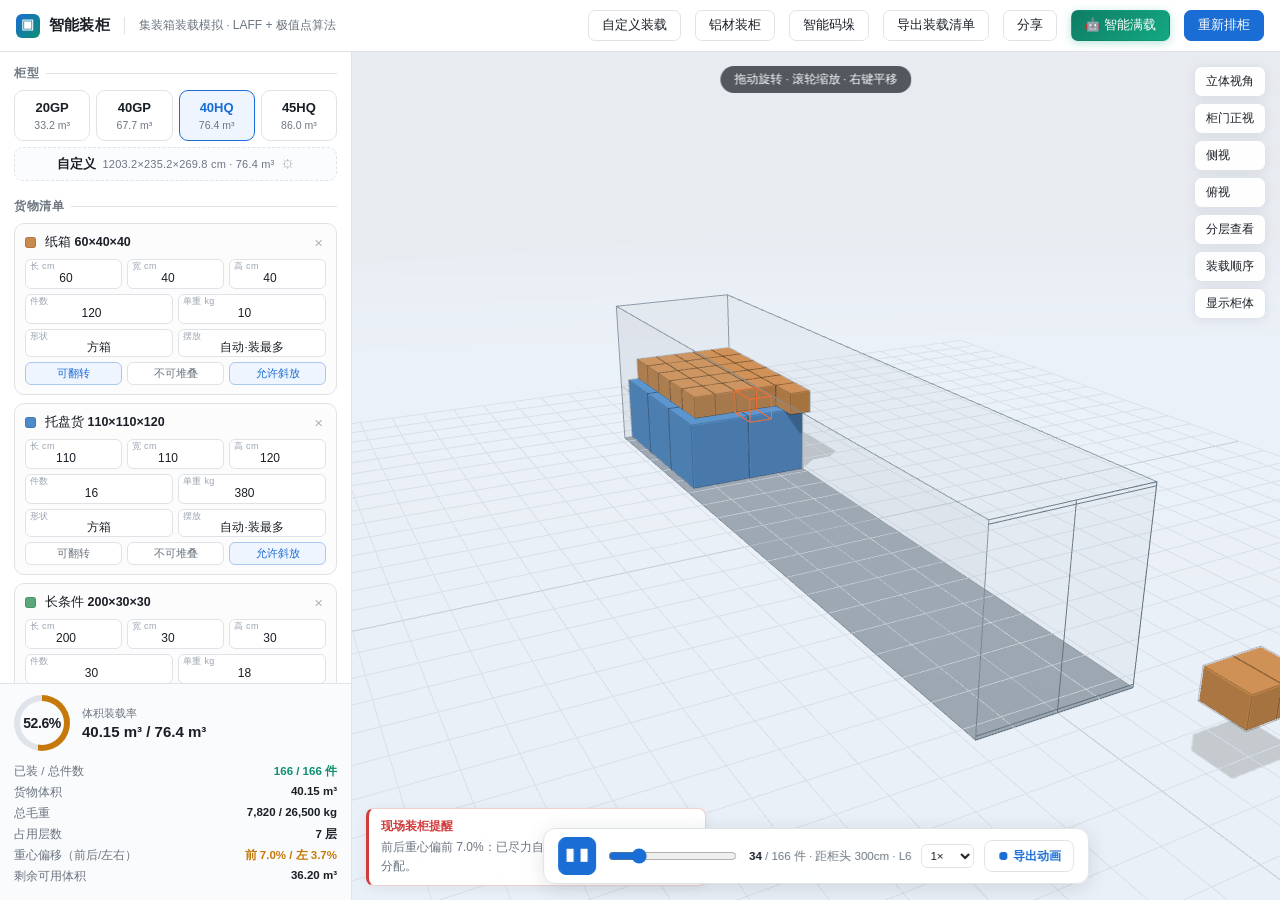
==== index.html @ 5fba4b4b "智能装柜" ====
<!DOCTYPE html>
<html lang="zh-CN">
<head>
<meta charset="UTF-8">
<meta name="viewport" content="width=device-width, initial-scale=1.0, viewport-fit=cover">
<title>智能装柜 · 集装箱装载模拟</title>
<meta name="description" content="外贸集装箱 3D 装柜模拟：自动排柜、装载顺序、Excel 导入，手机浏览器直接打开。">
<meta name="theme-color" content="#1a6dd4">
<link rel="manifest" href="manifest.json">
<link rel="icon" type="image/svg+xml" href="icon.svg">
<link rel="apple-touch-icon" href="icon-192.png">
<meta name="apple-mobile-web-app-capable" content="yes">
<meta name="apple-mobile-web-app-status-bar-style" content="default">
<meta name="apple-mobile-web-app-title" content="智能装柜">
<meta name="format-detection" content="telephone=no">
<link rel="stylesheet" href="css/app.css">
<script type="importmap">
{
  "imports": {
    "three": "./vendor/three.module.js",
    "three/addons/controls/OrbitControls.js": "./vendor/OrbitControls.js",
    "three/addons/geometries/RoundedBoxGeometry.js": "./vendor/RoundedBoxGeometry.js"
  }
}
</script>
</head>
<body>

<div id="boot"><div class="spin"></div><div class="msg">正在加载 3D 引擎…</div></div>

<header>
  <div class="logo"><span class="mark">▣</span><span class="txt">智能装柜</span></div>
  <span class="sub">集装箱装载模拟 · LAFF + 极值点算法</span>
  <div class="spacer"></div>
  <a class="hbtn" href="custom-loader.html">自定义装载</a>
  <a class="hbtn" href="alu-loader.html">铝材装柜</a>
  <a class="hbtn" href="dapei.html">智能码垛</a>
  <button class="hbtn only-d" id="csvBtn">导出装载清单</button>
  <button class="hbtn" id="shareBtn" title="生成可分享的方案链接">分享</button>
  <button class="hbtn smart" id="smartBtn" title="横竖侧立混排 + 重量均衡，自动装满整柜并演示装载"><span class="only-d">🤖 智能满载</span><span class="only-m">🤖 满载</span></button>
  <button class="hbtn primary" id="packBtn"><span class="only-d">重新排柜</span><span class="only-m">排柜</span></button>
  <button class="hbtn only-m" id="sheetBtn">清单</button>
</header>

<main>
  <aside>
    <div class="sheet-hd"><span class="grab"></span><b>柜型与货物</b><button class="exp only-m" id="csvBtnM">导出清单</button><button class="shx" id="sheetClose">✕</button></div>
    <div class="aside-scroll">
      <div class="sec">
        <div class="sec-title">柜型</div>
        <div class="types" id="types"></div>
      </div>
      <div class="sec">
        <div class="sec-title">货物清单</div>
        <div id="items"></div>
        <div class="btnrow">
          <button class="addbtn" id="addItem">+ 添加货物</button>
          <button class="addbtn" id="importBtn">⇪ 导入表格</button>
        </div>
      </div>
      <div class="sec">
        <div class="sec-title">快速载入示例</div>
        <div class="presets" id="presets"></div>
      </div>
    </div>

    <div class="resultbar">
      <div class="util">
        <div class="ring" id="ring"><b id="utilVal">0%</b></div>
        <div class="util-info">
          <div class="lbl">体积装载率</div>
          <div class="big" id="utilBig">—</div>
        </div>
      </div>
      <div class="metric"><span>已装 / 总件数</span><b id="mCount">—</b></div>
      <div class="metric"><span>货物体积</span><b id="mVol">—</b></div>
      <div class="metric"><span>总毛重</span><b id="mWeight">—</b></div>
      <div class="metric"><span>占用层数</span><b id="mLayer">—</b></div>
      <div class="metric"><span>重心偏移（前后/左右）</span><b id="mCog">—</b></div>
      <div class="metric"><span>剩余可用体积</span><b id="mLeft">—</b></div>
    </div>
  </aside>

  <section class="stage">
    <canvas id="cv"></canvas>

    <div class="overlay mchip" id="mChip" title="点击编辑货物"><b id="mChipPct">—</b><span id="mChipCnt">—</span></div>

    <div class="overlay ov-layer" id="layerBox">
      <div class="t">查看层数：<b id="layerTxt">全部</b></div>
      <input type="range" id="layerRange" min="1" max="1" value="1">
    </div>

    <div class="overlay ov-order" id="orderBox">
      <div class="hd">装载顺序 <span id="orderSub"></span></div>
      <div class="list" id="orderList"></div>
    </div>

    <div class="overlay ov-tools">
      <button class="tool" data-view="iso">立体视角</button>
      <button class="tool" data-view="door">柜门正视</button>
      <button class="tool" data-view="side">侧视</button>
      <button class="tool" data-view="top">俯视</button>
      <button class="tool" id="layerToggle">分层查看</button>
      <button class="tool" id="orderToggle">装载顺序</button>
      <button class="tool" id="shellToggle">显示柜体</button>
    </div>

    <div class="overlay ov-warn" id="warnBox"><b id="warnTitle"></b><div class="detail" id="warnDetail"></div></div>

    <div class="overlay smart-card" id="smartCard">
      <div class="hd">🤖 智能满载报告<button class="x" id="smartCardX" title="关闭">✕</button></div>
      <div class="bar"><i id="scBar"></i></div>
      <div class="row"><span>体积装载率</span><b id="scRate">—</b></div>
      <div class="row"><span>装入件数</span><b id="scCount">—</b></div>
      <div class="row"><span>混排方向</span><b id="scMix">—</b></div>
      <div class="row"><span>重心偏移</span><b id="scCog">—</b></div>
      <div class="row"><span>排柜耗时</span><b id="scMs">—</b></div>
    </div>

    <div class="playbar overlay hide" id="playBar">
      <button class="pbtn main" id="playBtn" title="播放装载动画">▶</button>
      <input type="range" id="playRange" min="0" max="0" value="0">
      <div class="pinfo" id="playInfo">—</div>
      <select class="pspeed" id="playSpeed" title="播放速度">
        <option value="0.5">0.5×</option>
        <option value="1" selected>1×</option>
        <option value="2">2×</option>
        <option value="4">4×</option>
        <option value="8">8×</option>
      </select>
      <button class="pbtn exp" id="exportBtn" title="从空柜开始录制装载动画，导出视频文件">⏺ 导出动画</button>
    </div>

    <div class="ov-hint overlay" id="hint">拖动旋转 · 滚轮缩放 · 右键平移</div>

    <div class="empty3d" id="empty3d">
      <div class="big">📦</div>
      <div class="t">左侧选择柜型和货物，自动生成装柜方案</div>
      <div class="s">也可以点下方的示例快速试算</div>
    </div>
  </section>
</main>

<div class="scrim" id="scrim"></div>
<div id="toast"></div>

<!-- 自定义柜尺寸 -->
<div class="modal-bg" id="custModal">
  <div class="modal">
    <h3>自定义柜子内尺寸</h3>
    <p>填柜内净空（已扣除柜壁、门框），单位 cm。适合开顶柜、框架柜、铁路箱、非标特种柜。</p>
    <div class="cust-grid">
      <div class="fld"><label>内长 L（cm）</label><input id="custL" type="number" min="100" max="2000" step="0.5" inputmode="decimal"></div>
      <div class="fld"><label>内宽 W（cm）</label><input id="custW" type="number" min="100" max="400" step="0.5" inputmode="decimal"></div>
      <div class="fld"><label>内高 H（cm）</label><input id="custH" type="number" min="100" max="450" step="0.5" inputmode="decimal"></div>
      <div class="fld"><label>限重（kg）</label><input id="custP" type="number" min="0" max="60000" step="100" inputmode="numeric"></div>
    </div>
    <div class="cust-quick">
      <span>快捷填充</span>
      <button type="button" data-q="20GP">20GP</button>
      <button type="button" data-q="40GP">40GP</button>
      <button type="button" data-q="40HQ">40HQ</button>
      <button type="button" data-q="45HQ">45HQ</button>
      <button type="button" data-q="TRUCK">13m 平板车</button>
    </div>
    <div class="imp-msg" id="custMsg"></div>
    <div class="row">
      <button id="custCancel">取消</button>
      <button id="custApply" class="primary">应用并排柜</button>
    </div>
  </div>
</div>

<!-- 表格导入 -->
<div class="modal-bg" id="importModal">
  <div class="modal wide">
    <h3>表格导入货物</h3>
    <p>支持 Excel / CSV 文件，也可以直接从 Excel 复制粘贴。表头自动识别，中英文都行。</p>
    <div class="imp-row">
      <label class="filebtn">选择文件<input type="file" id="impFile" accept=".csv,.xlsx,.xls,.txt" hidden></label>
      <span class="fname" id="impFileName">未选择文件</span>
      <div class="spacer"></div>
      <span class="ulbl">单位</span>
      <select id="impUnit">
        <option value="auto" selected>自动识别</option>
        <option value="cm">cm（厘米）</option>
        <option value="mm">mm（毫米）</option>
        <option value="m">m（米）</option>
      </select>
    </div>
    <textarea id="impPaste" placeholder="或在此粘贴：从 Excel 选中区域 Ctrl+C，再 Ctrl+V 到这里…"></textarea>
    <div class="imp-hint">
      必需列：<code>品名</code> <code>长</code> <code>宽</code> <code>高</code> <code>数量</code> <code>单重</code>（kg）<br>
      可选列：<code>可翻转</code>、<code>不可堆叠</code>（填 是/否 或 1/0）<br>
      表头写法随意：<code>长(cm)</code>、<code>Length</code>、<code>外箱长</code> 都能认。
    </div>
    <div class="imp-msg" id="impMsg"></div>
    <div class="row">
      <button id="tplBtn">下载模板</button>
      <button id="impCancel">取消</button>
      <button class="primary" id="impOk">导入</button>
    </div>
  </div>
</div>

<script type="module" src="js/app.js"></script>
<script>
  // 模块加载失败（网络 / 直接双击打开 file://）时给出提示，而不是一直转圈
  setTimeout(function () {
    if (window.__ZG_READY) return;
    var b = document.getElementById('boot');
    if (!b || b.style.display === 'none') return;
    b.classList.add('err');
    b.innerHTML = '<div class="msg"><b>初始化失败</b><br>3D 引擎加载超时。<br><br>请通过 http(s) 访问本页面（例如在目录下运行 <code>python3 -m http.server</code>），不要直接双击打开文件。</div>';
  }, 15000);
</script>
</body>
</html>
---- css/app.css ----
/* 智能装柜 · 样式表 */
:root{
  --bg:#eef1f5; --panel:#ffffff; --border:#dfe3e8; --text:#1a1f26; --ink:#1a1f26; --muted:#6b7580;
  --accent:#1a6dd4; --accent2:#0d8f6f; --warn:#c4790a; --err:#d13b3b;
  --shadow:0 2px 12px rgba(20,30,50,.07);
}
*{box-sizing:border-box;-webkit-tap-highlight-color:transparent}
html,body{height:100%}
body{margin:0;background:var(--bg);color:var(--text);overflow:hidden;overscroll-behavior:none;
  -webkit-text-size-adjust:100%;font-family:-apple-system,BlinkMacSystemFont,"Segoe UI","Microsoft YaHei",sans-serif;font-size:13px}
button{font-family:inherit;cursor:pointer;transition:.15s}
input,select{font-family:inherit}
.spacer{flex:1}

/* ===== 顶栏 ===== */
header{height:52px;background:#fff;border-bottom:1px solid var(--border);display:flex;align-items:center;
  gap:14px;padding:0 16px;position:relative;z-index:20}
.logo{display:flex;align-items:center;gap:9px;font-weight:650;font-size:15px;letter-spacing:.2px}
.logo .mark{width:24px;height:24px;border-radius:6px;background:linear-gradient(135deg,#1a6dd4,#0d8f6f);
  display:flex;align-items:center;justify-content:center;color:#fff;font-size:13px}
header .sub{color:var(--muted);font-size:12px;border-left:1px solid var(--border);padding-left:14px}
.hbtn{border:1px solid var(--border);background:#fff;color:var(--text);padding:6px 13px;border-radius:7px;font-size:12.5px}
a.hbtn{text-decoration:none;display:inline-flex;align-items:center;gap:4px}
.hbtn:hover{background:#f4f6f9;border-color:#c9d0d8}
.hbtn.primary{background:var(--accent);color:#fff;border-color:var(--accent);font-weight:500}
.hbtn.primary:hover{background:#155bb5}
.hbtn.smart{background:linear-gradient(135deg,#0e7c64,#14a983);color:#fff;border-color:transparent;box-shadow:0 2px 9px rgba(20,169,131,.3)}
.hbtn.smart:hover{filter:brightness(1.07)}

/* ===== 布局 ===== */
main{display:flex;height:calc(100vh - 52px)}
aside{width:352px;flex:0 0 352px;background:var(--panel);border-right:1px solid var(--border);display:flex;flex-direction:column;overflow:hidden}
.aside-scroll{flex:1;overflow-y:auto;padding:14px}
.aside-scroll::-webkit-scrollbar{width:8px}
.aside-scroll::-webkit-scrollbar-thumb{background:#cfd6de;border-radius:4px}
.sec{margin-bottom:18px}
.sec-title{font-size:11.5px;font-weight:650;color:var(--muted);letter-spacing:.6px;text-transform:uppercase;
  margin-bottom:9px;display:flex;align-items:center;gap:7px}
.sec-title::after{content:"";flex:1;height:1px;background:var(--border)}

/* 柜型 */
.types{display:grid;grid-template-columns:repeat(4,1fr);gap:6px}
.type{border:1.5px solid var(--border);background:#fff;border-radius:9px;padding:8px 4px 7px;text-align:center;
  font-size:12px;line-height:1.35;color:var(--muted)}
.type b{display:block;font-size:13px;color:var(--text);font-weight:600}
.type span{font-size:10.5px}
.type:hover{border-color:#b9c6d6}
.type.on{border-color:var(--accent);background:#eff5fe}
.type.on b{color:var(--accent)}
.type.custom{grid-column:1/-1;display:flex;align-items:center;justify-content:center;gap:7px;padding:8px 8px 7px;
  border-style:dashed;background:#fbfcfe}
.type.custom b{display:inline;font-size:12.5px}
.type.custom span{font-size:11px;letter-spacing:.2px}
.type.custom .gear{font-style:normal;opacity:.5;font-size:12px;margin-left:1px}
.type.custom:hover .gear{opacity:1;color:var(--accent)}
.type.custom.on{background:#eff5fe;border-style:solid}

/* 自定义柜弹窗 */
.cust-grid{display:grid;grid-template-columns:1fr 1fr;gap:10px;margin-bottom:12px}
.cust-grid .fld label{position:static;display:block;font-size:11.5px;color:var(--muted);margin-bottom:4px}
.cust-grid .fld input{width:100%;border:1px solid var(--border);border-radius:7px;padding:8px 10px;font-size:13px;
  text-align:left;outline:none;background:#fff}
.cust-grid .fld input:focus{border-color:var(--accent);box-shadow:0 0 0 3px rgba(26,109,212,.1)}
.cust-quick{display:flex;flex-wrap:wrap;align-items:center;gap:6px;margin-bottom:12px}
.cust-quick>span{font-size:11.5px;color:var(--muted);margin-right:2px}
.cust-quick button{border:1px solid var(--border);background:#fff;border-radius:6px;padding:4px 9px;font-size:11.5px;color:var(--text)}
.cust-quick button:hover{border-color:var(--accent);color:var(--accent);background:#f5f9ff}

/* 货物卡片 */
.item{border:1px solid var(--border);border-radius:10px;padding:9px 10px;margin-bottom:8px;background:#fcfcfd;position:relative}
.item:hover{border-color:#c9d3de}
.item-head{display:flex;align-items:center;gap:7px;margin-bottom:7px}
.swatch{width:11px;height:11px;border-radius:3px;flex:0 0 auto;box-shadow:inset 0 0 0 1px rgba(0,0,0,.13)}
.item-head input.nm{flex:1;min-width:0;border:none;background:none;font-size:12.5px;font-weight:550;color:var(--text);
  padding:1px 2px;border-radius:4px;outline:none}
.item-head input.nm:focus{background:#fff;box-shadow:0 0 0 1.5px var(--accent)}
.del{border:none;background:none;color:#aab3bd;font-size:15px;line-height:1;padding:2px 3px;border-radius:4px}
.del:hover{color:var(--err);background:#fdecec}
.grid3{display:grid;grid-template-columns:1fr 1fr 1fr;gap:5px;margin-bottom:5px}
.grid3.two{grid-template-columns:1fr 1fr}
.row2{display:grid;grid-template-columns:1fr 1fr;gap:5px;margin-bottom:5px}
.fld{position:relative}
.fld label{position:absolute;top:1px;left:5px;font-size:9px;color:#9aa4af;letter-spacing:.3px;pointer-events:none}
.fld input{width:100%;border:1px solid var(--border);border-radius:6px;padding:11px 5px 3px;font-size:12px;background:#fff;
  outline:none;text-align:center;color:var(--text)}
.fld input:focus{border-color:var(--accent);box-shadow:0 0 0 2px rgba(26,109,212,.1)}
.fld input:disabled{background:#f2f4f7;color:#b6bec7}
.fld select{width:100%;border:1px solid var(--border);border-radius:6px;padding:11px 3px 3px;font-size:11.5px;background:#fff;
  outline:none;color:var(--text);text-align:center;-webkit-appearance:none;appearance:none;background-image:none}
.fld select:focus{border-color:var(--accent);box-shadow:0 0 0 2px rgba(26,109,212,.1)}
.chips{display:flex;gap:5px;margin-top:2px}
.chip{flex:1;border:1px solid var(--border);border-radius:6px;padding:3px 6px;font-size:11px;background:#fff;color:var(--muted);
  text-align:center;user-select:none;cursor:pointer}
.chip.on{background:#eff5fe;border-color:#a9c8ef;color:var(--accent);font-weight:550}
.chip.on.neg{background:#fdf1e6;border-color:#e8c49a;color:var(--warn)}
.addbtn{width:100%;border:1.5px dashed #c5cfda;background:none;color:var(--muted);border-radius:9px;padding:8px;font-size:12.5px}
.addbtn:hover{border-color:var(--accent);color:var(--accent);background:#f7fafe}
.btnrow{display:flex;gap:6px;margin-top:2px}
.btnrow .addbtn{flex:1}
.presets{display:grid;grid-template-columns:1fr 1fr;gap:6px}
.preset{border:1px solid var(--border);background:#fff;border-radius:8px;padding:7px 6px;font-size:12px;color:var(--text)}
.preset:hover{border-color:var(--accent);color:var(--accent);background:#f7fafe}

/* 统计 */
.resultbar{border-top:1px solid var(--border);background:#fafbfc;padding:11px 14px 13px}
.util{display:flex;align-items:center;gap:12px;margin-bottom:10px}
.ring{width:56px;height:56px;flex:0 0 56px;border-radius:50%;position:relative;display:flex;align-items:center;justify-content:center;
  background:conic-gradient(#d3dae2 0deg,#d3dae2 360deg)}
.ring::after{content:"";position:absolute;inset:6px;background:#fafbfc;border-radius:50%}
.ring b{position:relative;z-index:2;font-size:14px;font-weight:700;letter-spacing:-.4px}
.util-info{flex:1;min-width:0}
.util-info .lbl{font-size:11px;color:var(--muted);margin-bottom:2px}
.util-info .big{font-size:15px;font-weight:650}
.metric{display:flex;justify-content:space-between;font-size:11.5px;padding:3px 0;color:var(--muted)}
.metric b{color:var(--text);font-weight:600;font-variant-numeric:tabular-nums}
.metric b.warn{color:var(--warn)} .metric b.err{color:var(--err)} .metric b.ok{color:var(--accent2)}

/* ===== 3D 舞台 ===== */
.stage{flex:1;position:relative;background:#e8ecf1;overflow:hidden}
#cv{display:block;width:100%;height:100%;touch-action:none}
.overlay{position:absolute;z-index:10}
.ov-tools{top:14px;right:14px;display:flex;flex-direction:column;gap:6px}
.tool{background:rgba(255,255,255,.94);border:1px solid var(--border);border-radius:8px;padding:6px 11px;font-size:12px;color:var(--text);
  box-shadow:var(--shadow);backdrop-filter:blur(6px);white-space:nowrap;text-align:left}
.tool:hover{background:#fff;border-color:var(--accent);color:var(--accent)}
.tool.on{background:var(--accent);color:#fff;border-color:var(--accent)}
.ov-hint{top:14px;left:50%;transform:translateX(-50%);background:rgba(26,31,38,.72);color:#fff;padding:6px 14px;border-radius:20px;
  font-size:11.5px;backdrop-filter:blur(6px);white-space:nowrap}
.ov-warn{bottom:14px;left:14px;max-width:340px;background:rgba(255,255,255,.96);border:1px solid #f0cfcf;border-left:3px solid var(--err);
  border-radius:8px;padding:9px 12px;box-shadow:var(--shadow);font-size:12px;display:none}
.ov-warn.show{display:block}
.ov-warn b{color:var(--err);display:block;margin-bottom:3px;font-size:12px}
.ov-warn .detail{color:var(--muted);line-height:1.6}
.ov-layer{top:14px;left:14px;background:rgba(255,255,255,.94);border:1px solid var(--border);border-radius:9px;padding:9px 12px;
  box-shadow:var(--shadow);backdrop-filter:blur(6px);display:none;min-width:190px}
.ov-layer.show{display:block}
.ov-layer .t{font-size:11px;color:var(--muted);margin-bottom:6px}
.ov-layer .t b{color:var(--text);font-size:12.5px}
.ov-layer input[type=range]{width:100%;accent-color:var(--accent)}
.empty3d{position:absolute;inset:0;display:flex;flex-direction:column;align-items:center;justify-content:center;gap:10px;color:#94a0ac;pointer-events:none}
.empty3d .big{font-size:44px;opacity:.35}
.empty3d .t{font-size:14px}
.empty3d .s{font-size:12px;opacity:.8}

/* 启动加载 */
#boot{position:fixed;inset:0;background:#eef1f5;display:flex;align-items:center;justify-content:center;flex-direction:column;gap:12px;
  z-index:999;font-size:13px;color:var(--muted)}
.spin{width:26px;height:26px;border:3px solid #d3dae2;border-top-color:var(--accent);border-radius:50%;animation:sp .8s linear infinite}
@keyframes sp{to{transform:rotate(360deg)}}
#boot.err .spin{display:none}
#boot .msg{max-width:420px;text-align:center;line-height:1.7}

/* 播放条 */
.playbar{bottom:16px;left:50%;transform:translateX(-50%);display:flex;align-items:center;gap:10px;background:rgba(255,255,255,.96);
  border:1px solid var(--border);border-radius:12px;padding:8px 14px;box-shadow:0 4px 20px rgba(20,30,50,.13);backdrop-filter:blur(8px);max-width:min(92%,720px)}
.playbar.hide{display:none}
.pbtn{width:32px;height:32px;border-radius:8px;border:1px solid var(--border);background:#fff;display:flex;align-items:center;justify-content:center;
  font-size:13px;padding:0;flex:0 0 auto}
.pbtn:hover{background:#f2f6fb;border-color:var(--accent);color:var(--accent)}
.pbtn.main{background:var(--accent);color:#fff;border-color:var(--accent);width:38px;height:38px;font-size:14px}
.pbtn.main:hover{background:#155bb5;color:#fff}
.pbtn.exp{width:auto;padding:0 12px;font-size:12px;font-weight:600;height:32px;color:var(--accent);white-space:nowrap;flex:0 0 auto}
.pbtn.exp:disabled{opacity:.55;cursor:default}
.pbtn.exp:not(:disabled):hover{background:var(--accent);color:#fff}
.playbar input[type=range]{flex:1;min-width:90px;accent-color:var(--accent);cursor:pointer}
.pinfo{font-size:11.5px;color:var(--muted);white-space:nowrap;font-variant-numeric:tabular-nums;min-width:118px;text-align:right}
.pinfo b{color:var(--text)}
.pspeed{border:1px solid var(--border);border-radius:6px;background:#fff;font-size:11.5px;padding:4px 4px;color:var(--text);outline:none;cursor:pointer}

/* 装载顺序 */
.ov-order{top:14px;left:14px;width:266px;max-height:64vh;background:rgba(255,255,255,.97);border:1px solid var(--border);border-radius:10px;
  box-shadow:var(--shadow);backdrop-filter:blur(8px);display:none;flex-direction:column;overflow:hidden}
.ov-order.show{display:flex}
.ov-order .hd{padding:9px 12px;border-bottom:1px solid var(--border);font-size:12px;font-weight:600;display:flex;align-items:center;justify-content:space-between}
.ov-order .hd span{font-weight:400;color:var(--muted);font-size:11px}
.ov-order .list{overflow-y:auto;padding:4px}
.ov-order .list::-webkit-scrollbar{width:7px}
.ov-order .list::-webkit-scrollbar-thumb{background:#cfd6de;border-radius:4px}
.orow{display:flex;gap:8px;align-items:center;padding:5px 8px;border-radius:6px;font-size:11.5px;cursor:pointer;white-space:nowrap}
.orow:hover{background:#f2f6fb}
.orow.cur{background:#fff2e8;box-shadow:inset 0 0 0 1px #f0c9a8}
.orow .no{width:22px;flex:0 0 22px;text-align:right;color:var(--muted);font-variant-numeric:tabular-nums;font-size:11px}
.orow.cur .no{color:#c4620a;font-weight:700}
.orow .nm{flex:1;min-width:0;overflow:hidden;text-overflow:ellipsis}
.orow .nm i{font-style:normal;color:#c4790a;font-size:11px}
.orow .pos{color:var(--muted);font-size:10.5px;font-variant-numeric:tabular-nums}
.orow .sw2{width:8px;height:8px;border-radius:2px;flex:0 0 8px}

/* 弹窗 */
.modal-bg{position:fixed;inset:0;background:rgba(26,31,38,.45);display:none;align-items:center;justify-content:center;z-index:200;padding:20px}
.modal-bg.show{display:flex}
.modal{background:#fff;border-radius:14px;padding:22px 24px;max-width:560px;width:100%;box-shadow:0 16px 48px rgba(0,0,0,.22);max-height:90vh;overflow-y:auto}
.modal h3{margin:0 0 6px;font-size:16px}
.modal p{color:var(--muted);font-size:12.5px;margin:0 0 16px;line-height:1.6}
.modal .row{display:flex;gap:8px;justify-content:flex-end;margin-top:14px}
.modal.wide{max-width:640px}
.imp-row{display:flex;align-items:center;gap:10px;margin-bottom:12px;font-size:13px}
.imp-row .fname{color:var(--muted);font-size:12.5px}
.imp-row .ulbl{font-size:12px;color:var(--muted)}
.filebtn{border:1px solid var(--border);background:#f6f8fa;border-radius:7px;padding:7px 14px;font-size:12.5px;cursor:pointer;display:inline-block}
.filebtn:hover{background:#eef1f4;border-color:var(--accent);color:var(--accent)}
.modal textarea{width:100%;height:132px;border:1px solid var(--border);border-radius:8px;padding:10px 12px;font-family:ui-monospace,Consolas,monospace;
  font-size:12px;line-height:1.6;outline:none;resize:vertical;color:var(--text)}
.modal textarea:focus{border-color:var(--accent);box-shadow:0 0 0 3px rgba(26,109,212,.1)}
.modal select{border:1px solid var(--border);border-radius:6px;padding:5px 8px;font-size:12.5px;background:#fff;color:var(--text);outline:none}
.imp-hint{font-size:11.5px;color:var(--muted);line-height:1.7;margin:8px 0 0;background:#f7f9fb;border-radius:6px;padding:8px 10px}
.imp-hint code{background:#eef1f4;padding:1px 4px;border-radius:3px;font-size:11px}
.imp-msg{font-size:12.5px;margin-top:10px;line-height:1.6;min-height:18px}
.imp-msg.ok{color:var(--accent2)} .imp-msg.bad{color:var(--err)}

/* 提示条 */
#toast{position:fixed;left:50%;bottom:74px;transform:translateX(-50%);background:#1a1f26;color:#fff;padding:10px 18px;border-radius:8px;
  font-size:12.5px;box-shadow:0 6px 24px rgba(0,0,0,.22);z-index:300;opacity:0;transition:.25s;pointer-events:none;max-width:80vw;text-align:center;line-height:1.5}
#toast.on{opacity:1;transform:translateX(-50%) translateY(-6px)}

/* 智能满载报告 */
.smart-card{right:14px;top:14px;width:242px;z-index:60;background:rgba(255,255,255,.975);border:1px solid var(--border);border-radius:12px;
  box-shadow:0 12px 34px rgba(16,32,56,.17);padding:12px 13px 10px;font-size:12px;color:var(--ink);opacity:0;transform:translateY(-9px);transition:.26s;pointer-events:none}
.smart-card.on{opacity:1;transform:none;pointer-events:auto}
.smart-card .hd{display:flex;align-items:center;gap:6px;font-weight:650;font-size:12.5px;margin-bottom:7px}
.smart-card .hd .x{margin-left:auto;border:none;background:#f1f4f7;color:var(--muted);width:20px;height:20px;border-radius:50%;font-size:11px;line-height:1}
.smart-card .row{display:flex;justify-content:space-between;gap:8px;padding:3px 0;color:var(--muted)}
.smart-card .row b{color:var(--ink);font-variant-numeric:tabular-nums;font-weight:600;text-align:right}
.smart-card .bar{height:6px;border-radius:3px;background:#e6ebf1;overflow:hidden;margin:5px 0 9px}
.smart-card .bar i{display:block;height:100%;border-radius:3px;width:0;background:linear-gradient(90deg,#12a37f,#4cc79b);transition:width .9s cubic-bezier(.22,1,.36,1)}

/* ===== 移动端 / PWA ===== */
.only-m{display:none}
.mchip{display:none}
.sheet-hd{display:none}
.scrim{position:fixed;inset:0;background:rgba(20,30,50,.4);z-index:55;opacity:0;pointer-events:none;transition:opacity .22s}
.scrim.show{opacity:1;pointer-events:auto}

@media (max-width:900px){
  main{height:calc(100vh - 52px);height:calc(100dvh - 52px);display:block}
  header .sub{display:none}
}
@media (max-width:760px){
  header{height:50px;padding:0 10px;gap:7px}
  .logo{font-size:14px;gap:7px}
  .logo .mark{width:22px;height:22px;font-size:12px;border-radius:5px}
  .hbtn{padding:6px 9px;font-size:12px;border-radius:6px}
  .only-m{display:inline-flex;align-items:center;justify-content:center}
  .only-d{display:none}
  main{position:relative;height:calc(100vh - 50px);height:calc(100dvh - 50px)}
  .stage{position:absolute;inset:0}
  aside{position:fixed;left:0;right:0;bottom:0;z-index:60;width:100%;flex:none;max-height:86dvh;border-right:none;border-radius:18px 18px 0 0;
    box-shadow:0 -10px 34px rgba(20,30,50,.22);transform:translateY(102%);transition:transform .28s cubic-bezier(.32,.72,.3,1);padding-bottom:env(safe-area-inset-bottom)}
  body.sheet aside{transform:translateY(0)}
  .sheet-hd{display:flex;align-items:center;padding:10px 14px 8px;border-bottom:1px solid var(--border);position:relative;flex:0 0 auto}
  .sheet-hd .grab{position:absolute;top:5px;left:50%;transform:translateX(-50%);width:38px;height:4px;border-radius:2px;background:#d7dde4}
  .sheet-hd b{font-size:13px}
  .sheet-hd .exp{margin-left:auto;border:none;background:#eff5fe;color:var(--accent);padding:5px 10px;border-radius:6px;font-size:12px;font-weight:550}
  .sheet-hd .shx{margin-left:auto;border:none;background:#f1f4f7;color:var(--muted);width:27px;height:27px;border-radius:50%;font-size:13px;line-height:1}
  .aside-scroll{padding:12px}
  .fld input{font-size:16px}
  .mchip{display:flex;align-items:center;gap:8px;top:8px;left:8px;background:rgba(255,255,255,.95);border:1px solid var(--border);border-radius:20px;
    padding:6px 12px;box-shadow:var(--shadow);backdrop-filter:blur(6px);cursor:pointer}
  .mchip b{font-size:14px;color:var(--accent);font-variant-numeric:tabular-nums}
  .mchip span{color:var(--muted);font-size:11.5px}
  .mchip.act{border-color:#a9c8ef}
  .ov-tools{top:8px;right:8px;gap:5px}
  .tool{padding:5px 9px;font-size:11.5px;border-radius:7px}
  .ov-hint{display:none}
  .ov-layer{top:56px;left:8px;right:8px;min-width:0}
  .ov-order{top:8px;left:8px;right:8px;width:auto;max-height:44dvh}
  .ov-warn{left:8px;right:8px;bottom:74px;max-width:none}
  .playbar{left:8px;right:8px;transform:none;bottom:10px;max-width:none;padding:6px 9px;gap:7px;border-radius:11px}
  .pbtn.main{width:34px;height:34px}
  .pinfo{min-width:0;font-size:10.5px;flex:0 1 auto;overflow:hidden;text-overflow:ellipsis}
  .playbar input[type=range]{min-width:56px}
  .pspeed{font-size:11px;padding:3px 2px}
  .modal-bg{padding:0;align-items:flex-end}
  .modal{max-width:100%;border-radius:16px 16px 0 0;max-height:92dvh;padding:18px 16px;padding-bottom:calc(18px + env(safe-area-inset-bottom))}
  .imp-row{flex-wrap:wrap}
  .smart-card{left:8px;right:8px;top:auto;width:auto;bottom:76px}
}
@media (max-width:480px){
  .logo .txt{display:none}
  .hbtn{padding:6px 8px;font-size:11.5px}
  header{gap:6px}
}
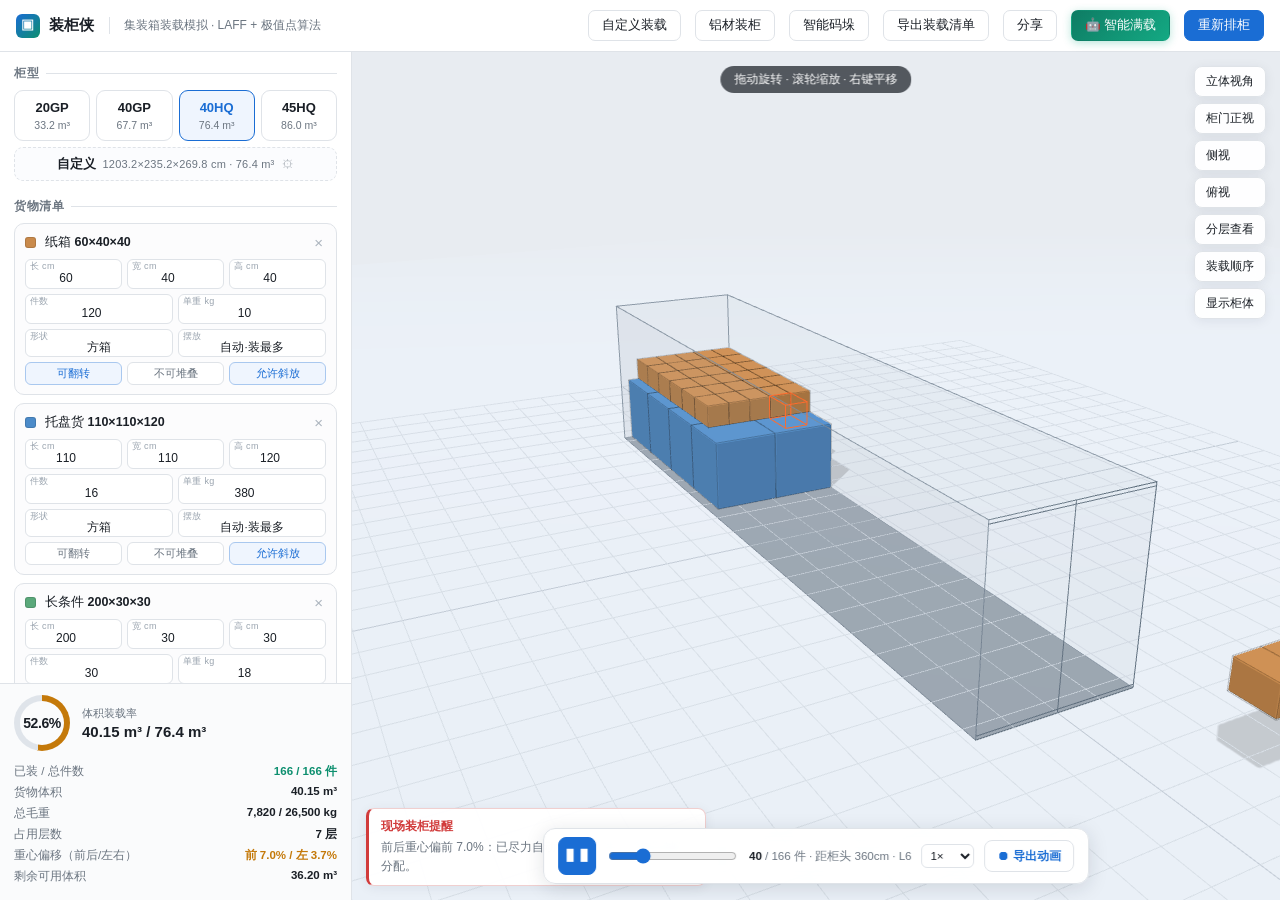
==== commit 722dc0d8: "装柜侠：自定义装载完整版 + 智能码垛实做版 + 品牌改名，默认货物 120x100x110cm" ====
--- a/index.html
+++ b/index.html
@@ -3,7 +3,7 @@
 <head>
 <meta charset="UTF-8">
 <meta name="viewport" content="width=device-width, initial-scale=1.0, viewport-fit=cover">
-<title>智能装柜 · 集装箱装载模拟</title>
+<title>装柜侠 · 集装箱装载模拟</title>
 <meta name="description" content="外贸集装箱 3D 装柜模拟：自动排柜、装载顺序、Excel 导入，手机浏览器直接打开。">
 <meta name="theme-color" content="#1a6dd4">
 <link rel="manifest" href="manifest.json">
@@ -11,7 +11,7 @@
 <link rel="apple-touch-icon" href="icon-192.png">
 <meta name="apple-mobile-web-app-capable" content="yes">
 <meta name="apple-mobile-web-app-status-bar-style" content="default">
-<meta name="apple-mobile-web-app-title" content="智能装柜">
+<meta name="apple-mobile-web-app-title" content="装柜侠">
 <meta name="format-detection" content="telephone=no">
 <link rel="stylesheet" href="css/app.css">
 <script type="importmap">
@@ -29,7 +29,7 @@
 <div id="boot"><div class="spin"></div><div class="msg">正在加载 3D 引擎…</div></div>
 
 <header>
-  <div class="logo"><span class="mark">▣</span><span class="txt">智能装柜</span></div>
+  <div class="logo"><span class="mark">▣</span><span class="txt">装柜侠</span></div>
   <span class="sub">集装箱装载模拟 · LAFF + 极值点算法</span>
   <div class="spacer"></div>
   <a class="hbtn" href="custom-loader.html">自定义装载</a>
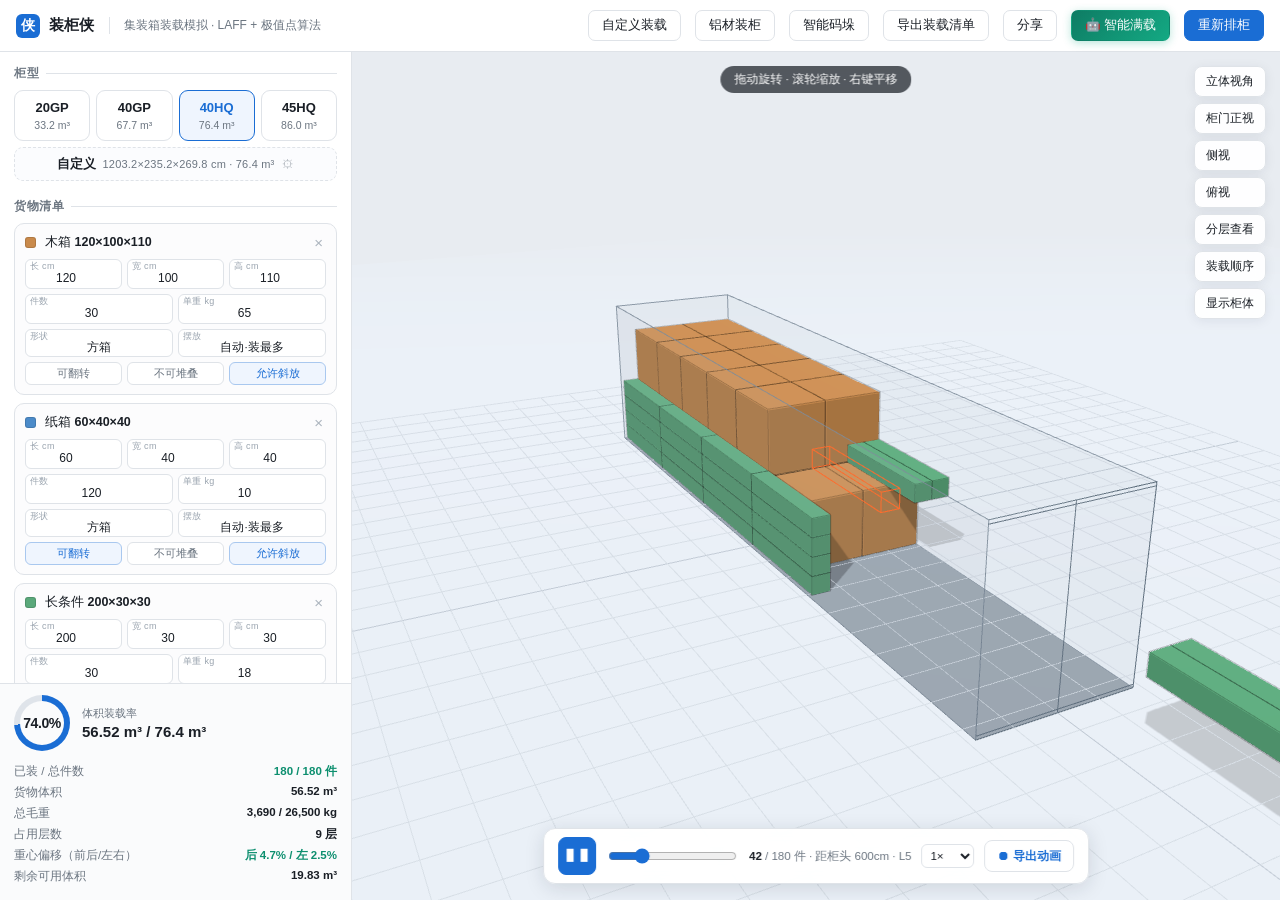
==== commit 7886ebf3: "装柜侠重写版：自定义页真3D自动铺满 + 铝材页移动端舞台放大 + 码垛层高修复，品牌统一装柜侠，默认货物120x100x110cm" ====
--- a/index.html
+++ b/index.html
@@ -4,7 +4,7 @@
 <meta charset="UTF-8">
 <meta name="viewport" content="width=device-width, initial-scale=1.0, viewport-fit=cover">
 <title>装柜侠 · 集装箱装载模拟</title>
-<meta name="description" content="外贸集装箱 3D 装柜模拟：自动排柜、装载顺序、Excel 导入，手机浏览器直接打开。">
+<meta name="description" content="装柜侠 · 外贸集装箱 3D 装柜模拟：自动排柜、装载顺序、Excel 导入，手机浏览器直接打开。">
 <meta name="theme-color" content="#1a6dd4">
 <link rel="manifest" href="manifest.json">
 <link rel="icon" type="image/svg+xml" href="icon.svg">
@@ -29,7 +29,7 @@
 <div id="boot"><div class="spin"></div><div class="msg">正在加载 3D 引擎…</div></div>
 
 <header>
-  <div class="logo"><span class="mark">▣</span><span class="txt">装柜侠</span></div>
+  <div class="logo"><span class="mark">侠</span><span class="txt">装柜侠</span></div>
   <span class="sub">集装箱装载模拟 · LAFF + 极值点算法</span>
   <div class="spacer"></div>
   <a class="hbtn" href="custom-loader.html">自定义装载</a>
--- a/css/app.css
+++ b/css/app.css
@@ -1,4 +1,4 @@
-/* 智能装柜 · 样式表 */
+/* 装柜侠 · 样式表 */
 :root{
   --bg:#eef1f5; --panel:#ffffff; --border:#dfe3e8; --text:#1a1f26; --ink:#1a1f26; --muted:#6b7580;
   --accent:#1a6dd4; --accent2:#0d8f6f; --warn:#c4790a; --err:#d13b3b;
@@ -16,8 +16,8 @@
 header{height:52px;background:#fff;border-bottom:1px solid var(--border);display:flex;align-items:center;
   gap:14px;padding:0 16px;position:relative;z-index:20}
 .logo{display:flex;align-items:center;gap:9px;font-weight:650;font-size:15px;letter-spacing:.2px}
-.logo .mark{width:24px;height:24px;border-radius:6px;background:linear-gradient(135deg,#1a6dd4,#0d8f6f);
-  display:flex;align-items:center;justify-content:center;color:#fff;font-size:13px}
+.logo .mark{width:24px;height:24px;border-radius:6px;background:#1a6dd4;
+  display:flex;align-items:center;justify-content:center;color:#fff;font-size:14px;font-weight:700}
 header .sub{color:var(--muted);font-size:12px;border-left:1px solid var(--border);padding-left:14px}
 .hbtn{border:1px solid var(--border);background:#fff;color:var(--text);padding:6px 13px;border-radius:7px;font-size:12.5px}
 a.hbtn{text-decoration:none;display:inline-flex;align-items:center;gap:4px}
@@ -209,7 +209,7 @@
 .imp-msg.ok{color:var(--accent2)} .imp-msg.bad{color:var(--err)}
 
 /* 提示条 */
-#toast{position:fixed;left:50%;bottom:74px;transform:translateX(-50%);background:#1a1f26;color:#fff;padding:10px 18px;border-radius:8px;
+#toast{position:fixed;left:50%;bottom:calc(74px + env(safe-area-inset-bottom));transform:translateX(-50%);background:#1a1f26;color:#fff;padding:10px 18px;border-radius:8px;
   font-size:12.5px;box-shadow:0 6px 24px rgba(0,0,0,.22);z-index:300;opacity:0;transition:.25s;pointer-events:none;max-width:80vw;text-align:center;line-height:1.5}
 #toast.on{opacity:1;transform:translateX(-50%) translateY(-6px)}
 
@@ -264,8 +264,8 @@
   .ov-hint{display:none}
   .ov-layer{top:56px;left:8px;right:8px;min-width:0}
   .ov-order{top:8px;left:8px;right:8px;width:auto;max-height:44dvh}
-  .ov-warn{left:8px;right:8px;bottom:74px;max-width:none}
-  .playbar{left:8px;right:8px;transform:none;bottom:10px;max-width:none;padding:6px 9px;gap:7px;border-radius:11px}
+  .ov-warn{left:8px;right:8px;bottom:calc(74px + env(safe-area-inset-bottom));max-width:none}
+  .playbar{left:8px;right:8px;transform:none;bottom:calc(10px + env(safe-area-inset-bottom));max-width:none;padding:6px 9px;gap:7px;border-radius:11px}
   .pbtn.main{width:34px;height:34px}
   .pinfo{min-width:0;font-size:10.5px;flex:0 1 auto;overflow:hidden;text-overflow:ellipsis}
   .playbar input[type=range]{min-width:56px}
@@ -273,7 +273,7 @@
   .modal-bg{padding:0;align-items:flex-end}
   .modal{max-width:100%;border-radius:16px 16px 0 0;max-height:92dvh;padding:18px 16px;padding-bottom:calc(18px + env(safe-area-inset-bottom))}
   .imp-row{flex-wrap:wrap}
-  .smart-card{left:8px;right:8px;top:auto;width:auto;bottom:76px}
+  .smart-card{left:8px;right:8px;top:auto;width:auto;bottom:calc(76px + env(safe-area-inset-bottom))}
 }
 @media (max-width:480px){
   .logo .txt{display:none}
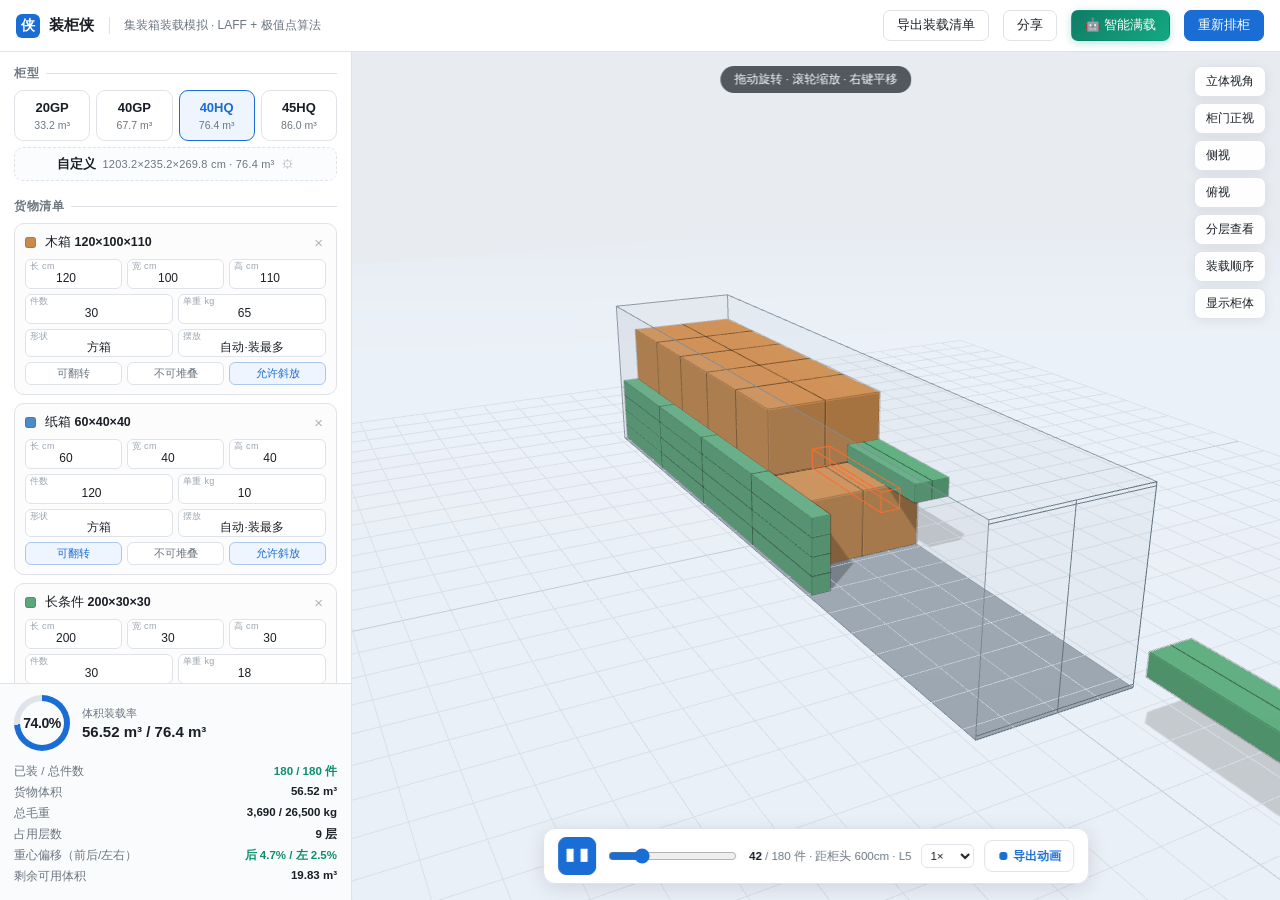
==== commit 6e0b6cbe: "顶栏去掉自定义装载、铝材装柜、智能码垛三个按钮" ====
--- a/index.html
+++ b/index.html
@@ -32,9 +32,6 @@
   <div class="logo"><span class="mark">侠</span><span class="txt">装柜侠</span></div>
   <span class="sub">集装箱装载模拟 · LAFF + 极值点算法</span>
   <div class="spacer"></div>
-  <a class="hbtn" href="custom-loader.html">自定义装载</a>
-  <a class="hbtn" href="alu-loader.html">铝材装柜</a>
-  <a class="hbtn" href="dapei.html">智能码垛</a>
   <button class="hbtn only-d" id="csvBtn">导出装载清单</button>
   <button class="hbtn" id="shareBtn" title="生成可分享的方案链接">分享</button>
   <button class="hbtn smart" id="smartBtn" title="横竖侧立混排 + 重量均衡，自动装满整柜并演示装载"><span class="only-d">🤖 智能满载</span><span class="only-m">🤖 满载</span></button>
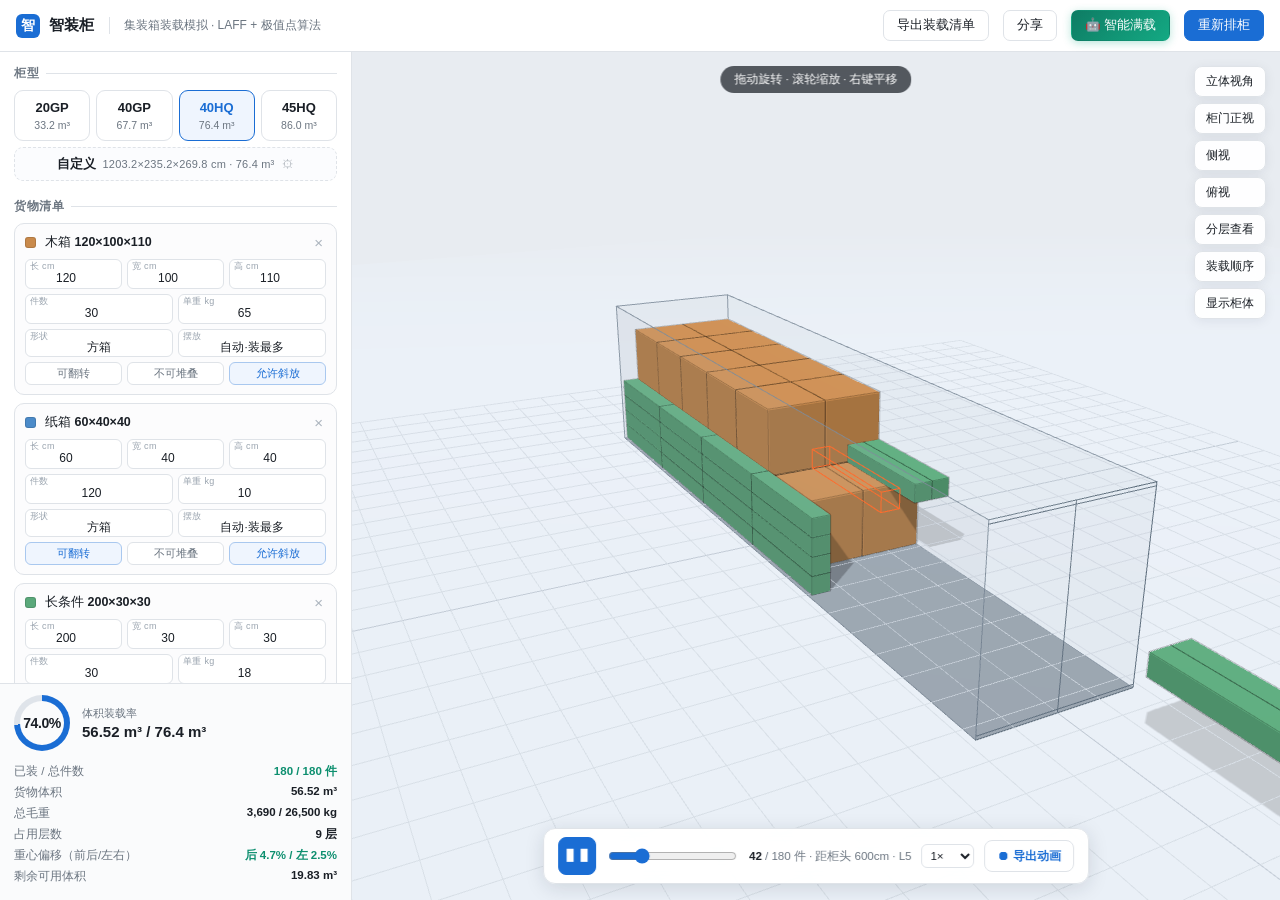
==== commit 9096329e: "品牌改回智装柜，手机顶栏按钮居中" ====
--- a/index.html
+++ b/index.html
@@ -3,15 +3,15 @@
 <head>
 <meta charset="UTF-8">
 <meta name="viewport" content="width=device-width, initial-scale=1.0, viewport-fit=cover">
-<title>装柜侠 · 集装箱装载模拟</title>
-<meta name="description" content="装柜侠 · 外贸集装箱 3D 装柜模拟：自动排柜、装载顺序、Excel 导入，手机浏览器直接打开。">
+<title>智装柜 · 集装箱装载模拟</title>
+<meta name="description" content="智装柜 · 外贸集装箱 3D 装柜模拟：自动排柜、装载顺序、Excel 导入，手机浏览器直接打开。">
 <meta name="theme-color" content="#1a6dd4">
 <link rel="manifest" href="manifest.json">
 <link rel="icon" type="image/svg+xml" href="icon.svg">
 <link rel="apple-touch-icon" href="icon-192.png">
 <meta name="apple-mobile-web-app-capable" content="yes">
 <meta name="apple-mobile-web-app-status-bar-style" content="default">
-<meta name="apple-mobile-web-app-title" content="装柜侠">
+<meta name="apple-mobile-web-app-title" content="智装柜">
 <meta name="format-detection" content="telephone=no">
 <link rel="stylesheet" href="css/app.css">
 <script type="importmap">
@@ -29,14 +29,15 @@
 <div id="boot"><div class="spin"></div><div class="msg">正在加载 3D 引擎…</div></div>
 
 <header>
-  <div class="logo"><span class="mark">侠</span><span class="txt">装柜侠</span></div>
+  <div class="logo"><span class="mark">智</span><span class="txt">智装柜</span></div>
   <span class="sub">集装箱装载模拟 · LAFF + 极值点算法</span>
-  <div class="spacer"></div>
+  <div class="hbtns">
   <button class="hbtn only-d" id="csvBtn">导出装载清单</button>
   <button class="hbtn" id="shareBtn" title="生成可分享的方案链接">分享</button>
   <button class="hbtn smart" id="smartBtn" title="横竖侧立混排 + 重量均衡，自动装满整柜并演示装载"><span class="only-d">🤖 智能满载</span><span class="only-m">🤖 满载</span></button>
   <button class="hbtn primary" id="packBtn"><span class="only-d">重新排柜</span><span class="only-m">排柜</span></button>
   <button class="hbtn only-m" id="sheetBtn">清单</button>
+  </div>
 </header>
 
 <main>
--- a/css/app.css
+++ b/css/app.css
@@ -1,4 +1,4 @@
-/* 装柜侠 · 样式表 */
+/* 智装柜 · 样式表 */
 :root{
   --bg:#eef1f5; --panel:#ffffff; --border:#dfe3e8; --text:#1a1f26; --ink:#1a1f26; --muted:#6b7580;
   --accent:#1a6dd4; --accent2:#0d8f6f; --warn:#c4790a; --err:#d13b3b;
@@ -16,6 +16,7 @@
 header{height:52px;background:#fff;border-bottom:1px solid var(--border);display:flex;align-items:center;
   gap:14px;padding:0 16px;position:relative;z-index:20}
 .logo{display:flex;align-items:center;gap:9px;font-weight:650;font-size:15px;letter-spacing:.2px}
+.hbtns{display:flex;align-items:center;gap:14px;margin-left:auto}
 .logo .mark{width:24px;height:24px;border-radius:6px;background:#1a6dd4;
   display:flex;align-items:center;justify-content:center;color:#fff;font-size:14px;font-weight:700}
 header .sub{color:var(--muted);font-size:12px;border-left:1px solid var(--border);padding-left:14px}
@@ -237,6 +238,7 @@
 }
 @media (max-width:760px){
   header{height:50px;padding:0 10px;gap:7px}
+  .hbtns{position:absolute;left:50%;top:50%;transform:translate(-50%,-50%);gap:7px;margin-left:0}
   .logo{font-size:14px;gap:7px}
   .logo .mark{width:22px;height:22px;font-size:12px;border-radius:5px}
   .hbtn{padding:6px 9px;font-size:12px;border-radius:6px}
@@ -277,6 +279,7 @@
 }
 @media (max-width:480px){
   .logo .txt{display:none}
+  .hbtns{gap:6px}
   .hbtn{padding:6px 8px;font-size:11.5px}
   header{gap:6px}
 }
